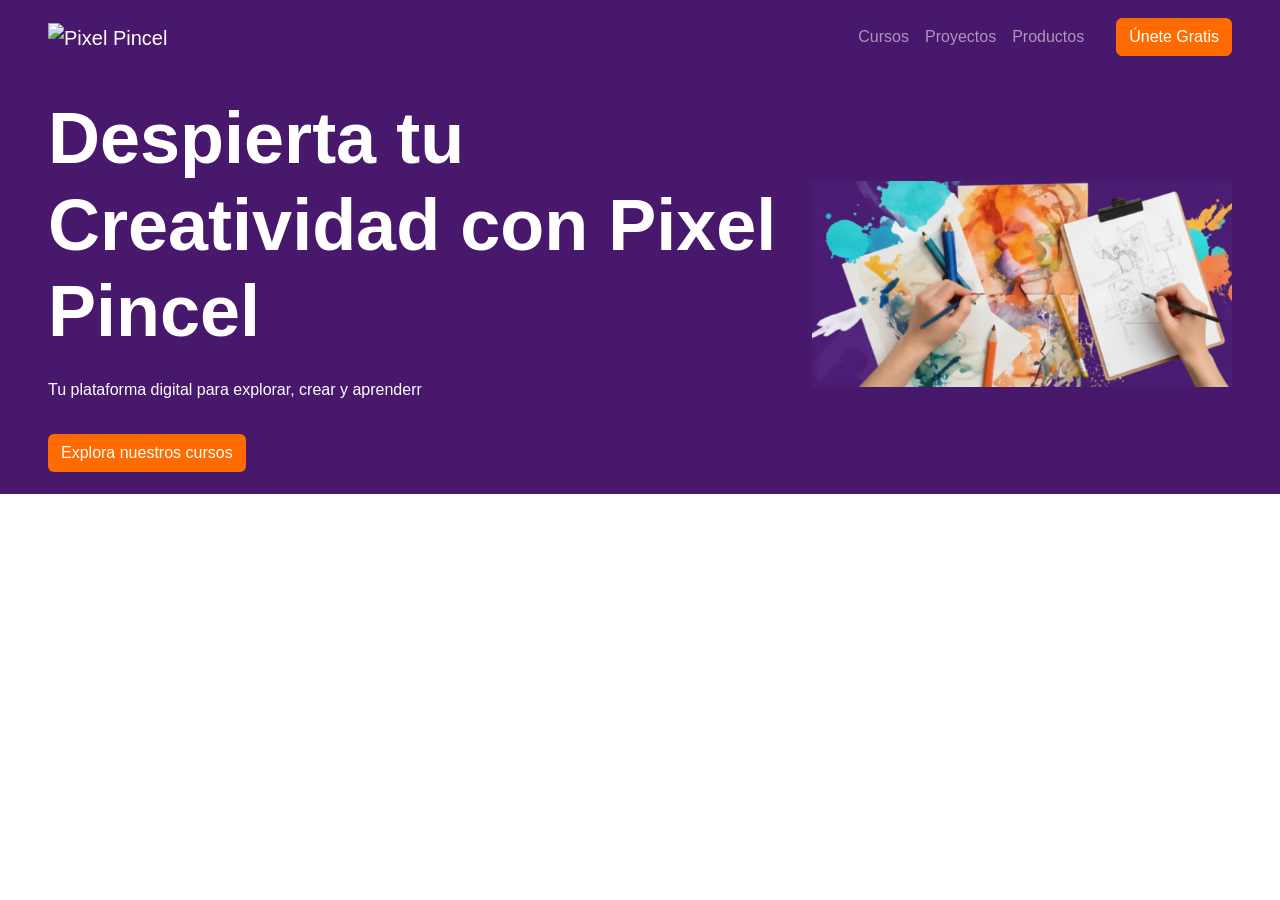
==== index.html @ fceed709 "YA QUEDo" ====
<!DOCTYPE html>
<html lang="es">

<head>
    <meta charset="UTF-8">
    <meta name="viewport" content="width=device-width, initial-scale=1.0">
    <title>Pixel Pincel</title>
    <link href="https://cdn.jsdelivr.net/npm/bootstrap@5.3.8/dist/css/bootstrap.min.css" rel="stylesheet"
        integrity="sha384-sRIl4kxILFvY47J16cr9ZwB07vP4J8+LH7qKQnuqkuIAvNWLzeN8tE5YBujZqJLB" crossorigin="anonymous">
    <link rel="stylesheet" href="https://cdnjs.cloudflare.com/ajax/libs/font-awesome/6.5.0/css/all.min.css">
    <link rel="stylesheet" href="../assets/css/principal.css">
</head>

<body>

    <!-- 🔵 NAVBAR -->
  <nav class="navbar navbar-expand-lg navbar-dark px-5 py-3 nav-purple">
  <a class="navbar-brand" href="#">
    <img src="" alt="Pixel Pincel" width="140">
  </a>

  <button class="navbar-toggler" type="button" data-bs-toggle="collapse" data-bs-target="#navbarNav">
    <span class="navbar-toggler-icon"></span>
  </button>

  <div class="collapse navbar-collapse justify-content-end" id="navbarNav">
    <ul class="navbar-nav me-4">
      <li class="nav-item"><a class="nav-link" href="#">Cursos</a></li>
      <li class="nav-item"><a class="nav-link" href="#">Proyectos</a></li>
      <li class="nav-item"><a class="nav-link" href="#">Productos</a></li>
    </ul>
   <a href="#" class="btn btn-unete">Únete Gratis</a>
  </div>
</nav>




    <!-- 🎨 HERO -->
    <header class="hero d-flex align-items-center text-white px-5">
        <div>
            <h1 class="fw-bold mb-4"> Despierta tu Creatividad con Pixel Pincel</h1>
            <p>Tu plataforma digital para explorar, crear y aprenderr</p>
            <a class="btn btn-explora mt-3">Explora nuestros cursos</a>
        </div>
        <img src="../assets/imagenes/body.jpeg" class="img-fluid d-none d-md-block" width="420px">
    </header>













    <script src="https://cdn.jsdelivr.net/npm/@popperjs/core@2.11.8/dist/umd/popper.min.js"
        integrity="sha384-I7E8VVD/ismYTF4hNIPjVp/Zjvgyol6VFvRkX/vR+Vc4jQkC+hVqc2pM8ODewa9r"
        crossorigin="anonymous"></script>
    <script src="https://cdn.jsdelivr.net/npm/bootstrap@5.3.8/dist/js/bootstrap.min.js"
        integrity="sha384-G/EV+4j2dNv+tEPo3++6LCgdCROaejBqfUeNjuKAiuXbjrxilcCdDz6ZAVfHWe1Y"
        crossorigin="anonymous"></script>
</body>

</html>
---- assets/css/principal.css ----
/* GENERAL */
body { font-family: 'Poppins', sans-serif; }
.text-purple { color: #5C0099; }
.nav-purple, .footer { background: #47186B; }

.btn-unete {
    background-color: #FF6B00 !important; 
    border-color: #FF6B00 !important;
    color: white !important;
}


.btn-explora{
  background: #FF6B00;
  color: white;
}
.btn-explora:hover { background: #FF6B00; }

.btn-unete:hover {
    background-color: #e66200 !important;
    border-color: #e66200 !important;
}

/* HERO */
.hero {
  background: #47186B;
  height: 420px;
}
.hero h1 { font-size: 4.5rem; }
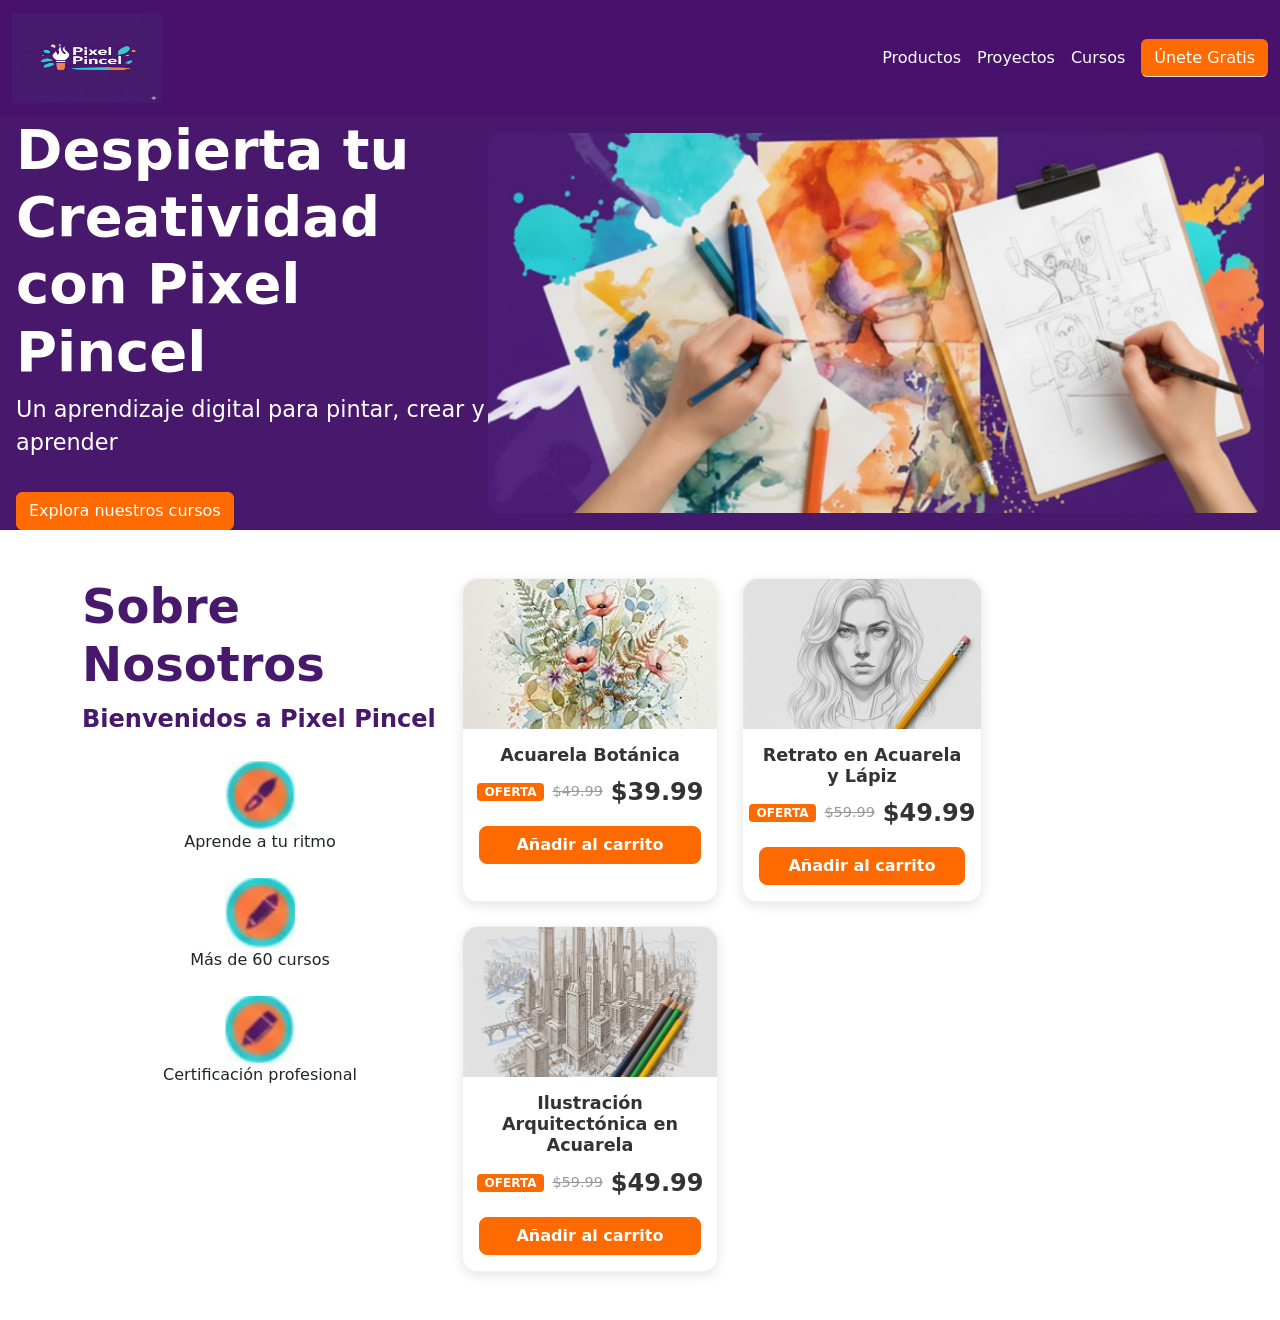
==== commit 33439998: "Atualizacion de proyecto" ====
--- a/index.html
+++ b/index.html
@@ -1,50 +1,138 @@
 <!DOCTYPE html>
-<html lang="es">
+<html lang="en">
 
 <head>
-    <meta charset="UTF-8">
-    <meta name="viewport" content="width=device-width, initial-scale=1.0">
-    <title>Pixel Pincel</title>
-    <link href="https://cdn.jsdelivr.net/npm/bootstrap@5.3.8/dist/css/bootstrap.min.css" rel="stylesheet"
-        integrity="sha384-sRIl4kxILFvY47J16cr9ZwB07vP4J8+LH7qKQnuqkuIAvNWLzeN8tE5YBujZqJLB" crossorigin="anonymous">
-    <link rel="stylesheet" href="https://cdnjs.cloudflare.com/ajax/libs/font-awesome/6.5.0/css/all.min.css">
-    <link rel="stylesheet" href="../assets/css/principal.css">
+  <meta charset="UTF-8">
+  <meta name="viewport" content="width=device-width, initial-scale=1.0">
+ 
+  <link href="https://cdn.jsdelivr.net/npm/bootstrap@5.3.8/dist/css/bootstrap.min.css" rel="stylesheet">
+
+  <link rel="stylesheet" href="../assets/css/principal.css">
+
+  <title>Pixel Pincel</title>
 </head>
 
 <body>
 
-    <!-- 🔵 NAVBAR -->
-  <nav class="navbar navbar-expand-lg navbar-dark px-5 py-3 nav-purple">
-  <a class="navbar-brand" href="#">
-    <img src="" alt="Pixel Pincel" width="140">
-  </a>
 
-  <button class="navbar-toggler" type="button" data-bs-toggle="collapse" data-bs-target="#navbarNav">
-    <span class="navbar-toggler-icon"></span>
-  </button>
+  <nav class="navbar navbar-expand-lg navbar-purple">
+    <div class="container-fluid">
 
-  <div class="collapse navbar-collapse justify-content-end" id="navbarNav">
-    <ul class="navbar-nav me-4">
-      <li class="nav-item"><a class="nav-link" href="#">Cursos</a></li>
-      <li class="nav-item"><a class="nav-link" href="#">Proyectos</a></li>
-      <li class="nav-item"><a class="nav-link" href="#">Productos</a></li>
-    </ul>
-   <a href="#" class="btn btn-unete">Únete Gratis</a>
-  </div>
-</nav>
+      <a class="navbar-brand" href="#">
+        <img src="../assets/imagenes/logo.jpeg" width="150px" height="90px">
+      </a>
+
+      <button class="navbar-toggler" type="button" data-bs-toggle="collapse"
+        data-bs-target="#navbarNav" aria-controls="navbarNav" aria-expanded="false"
+        aria-label="Toggle navigation">
+        <span class="navbar-toggler-icon"></span>
+      </button>
+
+      <div class="collapse navbar-collapse" id="navbarNav">
+        <ul class="navbar-nav ms-auto mb-1 mb-lg-0">
+
+          <li class="nav-item">
+            <a class="nav-link text-white" href="#">Productos</a>
+          </li>
+
+          <li class="nav-item">
+            <a class="nav-link text-white" href="#">Proyectos</a>
+          </li>
+
+          <li class="nav-item">
+            <a class="nav-link text-white" href="#">Cursos</a>
+          </li>
+
+        </ul>
+
+        
+        <form class="d-flex ms-2">
+          <button class="btn btn-orange text-white border-bottom" type="button" data-bs-toggle="modal" data-bs-target="#modalUnete">
+            Únete Gratis
+          </button>
+        </form>
+
+      </div>
+    </div>
+  </nav>
 
 
+<header class="hero d-flex align-items-center text-white px-3">
+  <div>
+    <h1 class="fw-bold">Despierta tu Creatividad con Pixel Pincel</h1>
+    <p>Un aprendizaje digital para pintar, crear y aprender</p>
+    <a class="btn btn-orange mt-3 text-white">Explora nuestros cursos</a>
+  </div>
+
+  <img src="../assets/imagenes/body.jpeg" class="hero-img d-none d-md-block">
+</header>
 
 
-    <!-- 🎨 HERO -->
-    <header class="hero d-flex align-items-center text-white px-5">
-        <div>
-            <h1 class="fw-bold mb-4"> Despierta tu Creatividad con Pixel Pincel</h1>
-            <p>Tu plataforma digital para explorar, crear y aprenderr</p>
-            <a class="btn btn-explora mt-3">Explora nuestros cursos</a>
+<section class="container py-5">
+  <div class="row align-items-start">
+
+    <div class="col-lg-4 mb-5 text-center text-lg-start">
+      <h2 class="text-purple fw-bold title-nosotros">Sobre Nosotros</h2>
+      <p class="fw-bold subtitle-nosotros text-purple">Bienvenidos a Pixel Pincel</p>
+
+      <div class="row text-center mt-4 justify-content-center">
+        <div class="col-2 col-lg-12 mb-2">
+          <img src="../assets/imagenes/icon1.jpeg" class="icons text-purple"><p>Aprende a tu ritmo</p>
         </div>
-        <img src="../assets/imagenes/body.jpeg" class="img-fluid d-none d-md-block" width="420px">
-    </header>
+        <div class="col-2 col-lg-12 mb-2">
+          <img src="../assets/imagenes/icon2.jpeg" class="icons"><p>Más de 60 cursos</p>
+        </div>
+        <div class="col-2 col-lg-12 mb-2">
+          <img src="../assets/imagenes/icon3.jpeg" class="icons"><p>Certificación profesional</p>
+        </div>
+      </div>
+    </div>
+
+    
+    <div class="col-lg-8 d-flex flex-wrap justify-content-center justify-content-lg-start gap-4">
+
+      <div class="card course-card" style="width: 16rem;">
+        <img src="../assets/imagenes/card1.jpeg" class="card-img-top" alt="Acuarela Botánica">
+        <div class="card-body">
+          <h5 class="card-title course-title">Acuarela Botánica</h5>
+          <div class="course-price-container mb-3">
+            <span class="course-offer-text">Oferta</span>
+            <span class="course-price-old">$49.99</span>
+            <span class="course-price-new">$39.99</span>
+          </div>
+          <a href="#" class="btn btn-orange btn-add-to-cart">Añadir al carrito</a>
+        </div>
+      </div>
+
+      <div class="card course-card" style="width: 15rem;">
+        <img src="../assets/imagenes/card2.jpeg" class="card-img-top" alt="Retrato en Acuarela y Lápiz">
+        <div class="card-body">
+          <h5 class="card-title course-title">Retrato en Acuarela y Lápiz</h5>
+          <div class="course-price-container mb-3">
+            <span class="course-offer-text">Oferta</span>
+            <span class="course-price-old">$59.99</span>
+            <span class="course-price-new">$49.99</span>
+          </div>
+          <a href="#" class="btn btn-orange btn-add-to-cart">Añadir al carrito</a>
+        </div>
+      </div>
+
+      <div class="card course-card" style="width: 16rem;">
+        <img src="../assets/imagenes/card3.jpeg" class="card-img-top" alt="Ilustración Arquitectónica en Acuarela">
+        <div class="card-body">
+          <h5 class="card-title course-title">Ilustración Arquitectónica en Acuarela</h5>
+          <div class="course-price-container mb-3">
+            <span class="course-offer-text">Oferta</span>
+            <span class="course-price-old">$59.99</span>
+            <span class="course-price-new">$49.99</span>
+          </div>
+          <a href="#" class="btn btn-orange btn-add-to-cart">Añadir al carrito</a>
+        </div>
+      </div>
+
+    </div>
+  </div>
+</section>
 
 
 
@@ -58,12 +146,54 @@
 
 
 
-    <script src="https://cdn.jsdelivr.net/npm/@popperjs/core@2.11.8/dist/umd/popper.min.js"
-        integrity="sha384-I7E8VVD/ismYTF4hNIPjVp/Zjvgyol6VFvRkX/vR+Vc4jQkC+hVqc2pM8ODewa9r"
-        crossorigin="anonymous"></script>
-    <script src="https://cdn.jsdelivr.net/npm/bootstrap@5.3.8/dist/js/bootstrap.min.js"
-        integrity="sha384-G/EV+4j2dNv+tEPo3++6LCgdCROaejBqfUeNjuKAiuXbjrxilcCdDz6ZAVfHWe1Y"
-        crossorigin="anonymous"></script>
+
+<div class="modal fade" id="modalUnete" tabindex="-1" aria-hidden="true">
+  <div class="modal-dialog modal-lg">
+    <div class="modal-content pp-modal">
+
+   
+      <button type="button" class="btn-close btn-close-black pp-close" data-bs-dismiss="modal"></button>
+      
+      <div class="row g-0">
+
+   
+        <div class="col-lg-6 p-4 pp-left">
+
+          <h2 class="pp-title">
+            Aprende <span>Diseño y Creatividad</span> con Pixel Pincel
+          </h2>
+
+          <p class="pp-price">
+            <span class="old-price">$500 MXN</span> → <span class="new-price">$0 MXN</span>
+          </p>
+
+          <button class="pp-btn w-100">Suscribirse</button>
+
+          <p class="pp-small-text mt-3">Oferta por tiempo limitado</p>
+
+        </div>
+
+        <div class="col-lg-6 pp-right">
+          <div class="pp-grid">
+            <img src="../assets/imagenes/modal1.jpg" alt="pinturas">
+            <img src="../assets/imagenes/modal2.jpg" alt="diseño">
+            <img src="../assets/imagenes/modal3.jpg" alt="acuarelas">
+            <img src="../assets/imagenes/modal4.jpg" alt="pintura">
+            <img src="../assets/imagenes/modal5.jpg" alt="galeria">
+          </div>
+        </div>
+
+      </div>
+
+    </div>
+  </div>
+</div>
+
+
+
+
+
+  <script src="https://cdn.jsdelivr.net/npm/bootstrap@5.3.8/dist/js/bootstrap.bundle.min.js"></script>
+
 </body>
-
-</html>+</html>
--- a/assets/css/principal.css
+++ b/assets/css/principal.css
@@ -1,30 +1,317 @@
-/* GENERAL */
-body { font-family: 'Poppins', sans-serif; }
-.text-purple { color: #5C0099; }
-.nav-purple, .footer { background: #47186B; }
-
-.btn-unete {
-    background-color: #FF6B00 !important; 
-    border-color: #FF6B00 !important;
-    color: white !important;
-}
-
-
-.btn-explora{
-  background: #FF6B00;
+.navbar-purple {
+  background-color: #3d0463f0;
+}
+
+.btn-orange {
+  background-color: #FF6B00 ;
+  border-color: #FF6B00 ;
   color: white;
 }
-.btn-explora:hover { background: #FF6B00; }
-
-.btn-unete:hover {
-    background-color: #e66200 !important;
-    border-color: #e66200 !important;
-}
-
-/* HERO */
+
 .hero {
   background: #47186B;
-  height: 420px;
-}
-.hero h1 { font-size: 4.5rem; }
-
+  padding: 0; 
+  display: flex;
+  align-items: center;
+  justify-content: space-between;
+}
+
+.hero-img {
+  max-height: 380px;      
+  width: auto;
+  object-fit: cover;
+  border-radius: 10px;
+}
+
+.hero h1 {
+  font-size: 3.5rem;
+}
+.hero p{
+  font-size:1.4rem;
+color: #ffffff;
+}
+
+
+:root {
+    --purple: #47186B; 
+    --orange: #FF6A00;
+    --gray-light: #f8f9fa;
+}
+
+
+.icons {
+    width: 70px;
+   
+}
+
+.title-nosotros {
+  font-size: 3rem;
+  color: #47186B;
+}
+.subtitle-nosotros {
+  font-size: 1.5rem;
+  color: #47186B;
+}
+
+
+.course-card {
+    background-color: white;
+    border: 1px solid rgba(0, 0, 0, 0.05); 
+    border-radius: 15px; 
+    box-shadow: 0 4px 12px rgba(0, 0, 0, 0.1); 
+    transition: transform 0.3s ease-in-out;
+}
+
+.course-card:hover {
+    transform: translateY(-5px); 
+    box-shadow: 0 8px 20px rgba(0, 0, 0, 0.15);
+}
+
+.course-card .card-img-top {
+    border-top-left-radius: 15px;
+    border-top-right-radius: 15px;
+    height: 150px; 
+    object-fit: cover;
+}
+
+.course-card .card-body {
+    padding: 1rem;
+    text-align: center;
+}
+
+.course-title {
+    font-size: 1.1rem;
+    font-weight: bold;
+    color: #333; 
+    margin-bottom: 0.5rem;
+}
+
+
+.course-price-container {
+    display: flex;
+    justify-content: center;
+    align-items: center;
+    gap: 8px; 
+}
+
+.course-offer-text {
+    background-color: var(--orange);
+    color: white;
+    font-size: 0.75rem;
+    font-weight: bold;
+    padding: 3px 8px;
+    border-radius: 4px;
+    text-transform: uppercase;
+    line-height: 1; 
+}
+
+
+.course-price-old {
+    color: #999; 
+    text-decoration: line-through;
+    font-size: 0.9rem;
+}
+
+
+.course-price-new {
+    color: #333; 
+    font-size: 1.5rem;
+    font-weight: bold;
+}
+
+
+.btn-add-to-cart {
+    background-color: var(--orange);
+    border-color: var(--orange);
+    color: white;
+    font-weight: bold;
+    width: 100%;
+    border-radius: 8px; 
+    transition: background-color 0.2s;
+}
+
+.btn-add-to-cart:hover {
+    background-color: darken(var(--orange), 10%); 
+    border-color: darken(var(--orange), 10%);
+    color: orangered; 
+}
+
+
+.product-card img { border-radius: 10px; }
+.product-card p { 
+  font-weight: bold; color: #FF6A00; }
+
+.dom-modal {
+  background: #0f0f0f;
+  color: white;
+  border-radius: 15px;
+  position: relative;
+  overflow: hidden;
+}
+
+/* Botón de cierre */
+.dom-close {
+  position: absolute;
+  right: 15px;
+  top: 15px;
+  z-index: 10;
+  filter: invert(1);
+}
+
+
+.dom-left {
+  display: flex;
+  flex-direction: column;
+  justify-content: center;
+}
+
+.dom-title {
+  font-size: 30px;
+  font-weight: 700;
+}
+
+.dom-title span {
+  color: #ff007f;
+}
+
+.dom-price {
+  font-size: 22px;
+  margin-top: 20px;
+}
+
+.old-price {
+  text-decoration: line-through;
+  color: #aaaaaa;
+}
+
+.new-price {
+  font-weight: 700;
+  color: #ffffff;
+}
+
+
+
+.pp-modal {
+  background: #47186B; 
+  color: white;
+  border-radius: 18px;
+  position: relative;
+  overflow: hidden;
+}
+
+.pp-close {
+  position: absolute;
+  right: 15px;
+  top: 15px;
+  z-index: 15;
+  filter: invert(3);
+}
+
+
+.pp-left {
+  display: flex;
+  flex-direction: column;
+  justify-content: center;
+}
+
+.pp-title {
+  font-size: 28px;
+  font-weight: 700;
+  line-height: 1.3;
+}
+
+.pp-title span {
+  color: #FF6B00; 
+}
+
+.pp-price {
+  font-size: 22px;
+  margin-top: 18px;
+}
+
+.old-price {
+  text-decoration: line-through;
+  color: #d0b3ff;
+}
+
+.new-price {
+  font-weight: 700;
+  color: #FF6B00;
+}
+
+/* Botón degradado de tu marca */
+.pp-btn {
+  background: linear-gradient(90deg, #5C0099, #FF6B00);
+  border: none;
+  padding: 12px 20px;
+  font-size: 18px;
+  font-weight: bold;
+  border-radius: 10px;
+  color: white;
+  margin-top: 22px;
+  transition: .3s;
+}
+
+.pp-btn:hover {
+  opacity: .9;
+}
+
+.pp-small-text {
+  font-size: 20px;
+  color: #ffcf80;
+}
+
+
+.pp-right {
+  background: #fff; 
+  padding: 15px;
+}
+
+
+.pp-grid {
+  display: grid;
+  grid-template-columns: repeat(2, 1fr);
+  gap: 14px;
+}
+
+
+.pp-grid img {
+  width: 100%;
+  object-fit: cover;
+  border-radius: 12px;
+  box-shadow: 0 6px 18px rgba(0, 0, 0, 0.18);
+}
+
+
+.pp-grid img:nth-child(1) {
+  height: 250px;
+}
+
+.pp-grid img:nth-child(2) {
+  height: 250px;
+}
+
+.pp-grid img:nth-child(3) {
+  height: 360px;
+  grid-row: span 2; 
+}
+
+.pp-grid img:nth-child(4) {
+  height: 240px;
+  
+}
+
+.pp-grid img:nth-child(5) {
+  height: 180px;
+}
+
+
+@media(max-width: 768px) {
+  .modal-dialog {
+    margin: 20px;
+  }
+  .pp-grid {
+    grid-template-columns: repeat(2, 1fr);
+  }
+}
+
